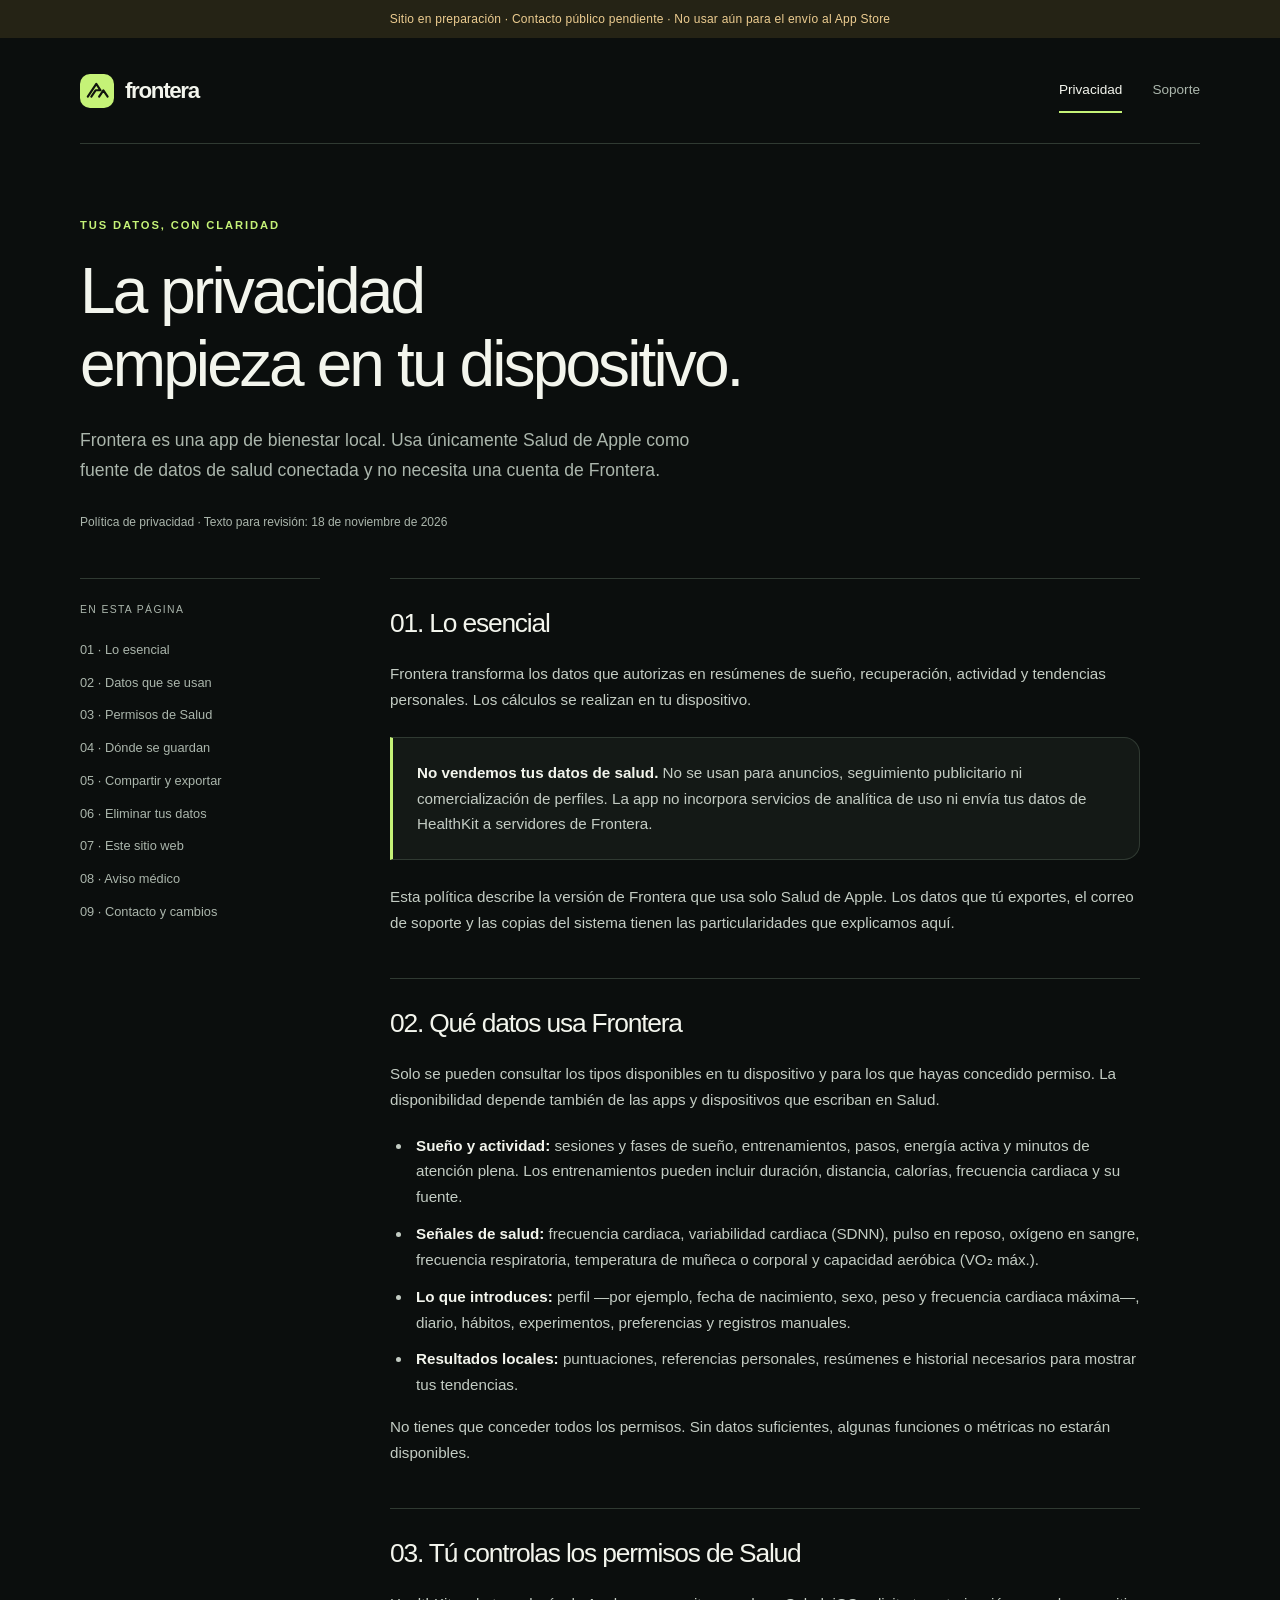
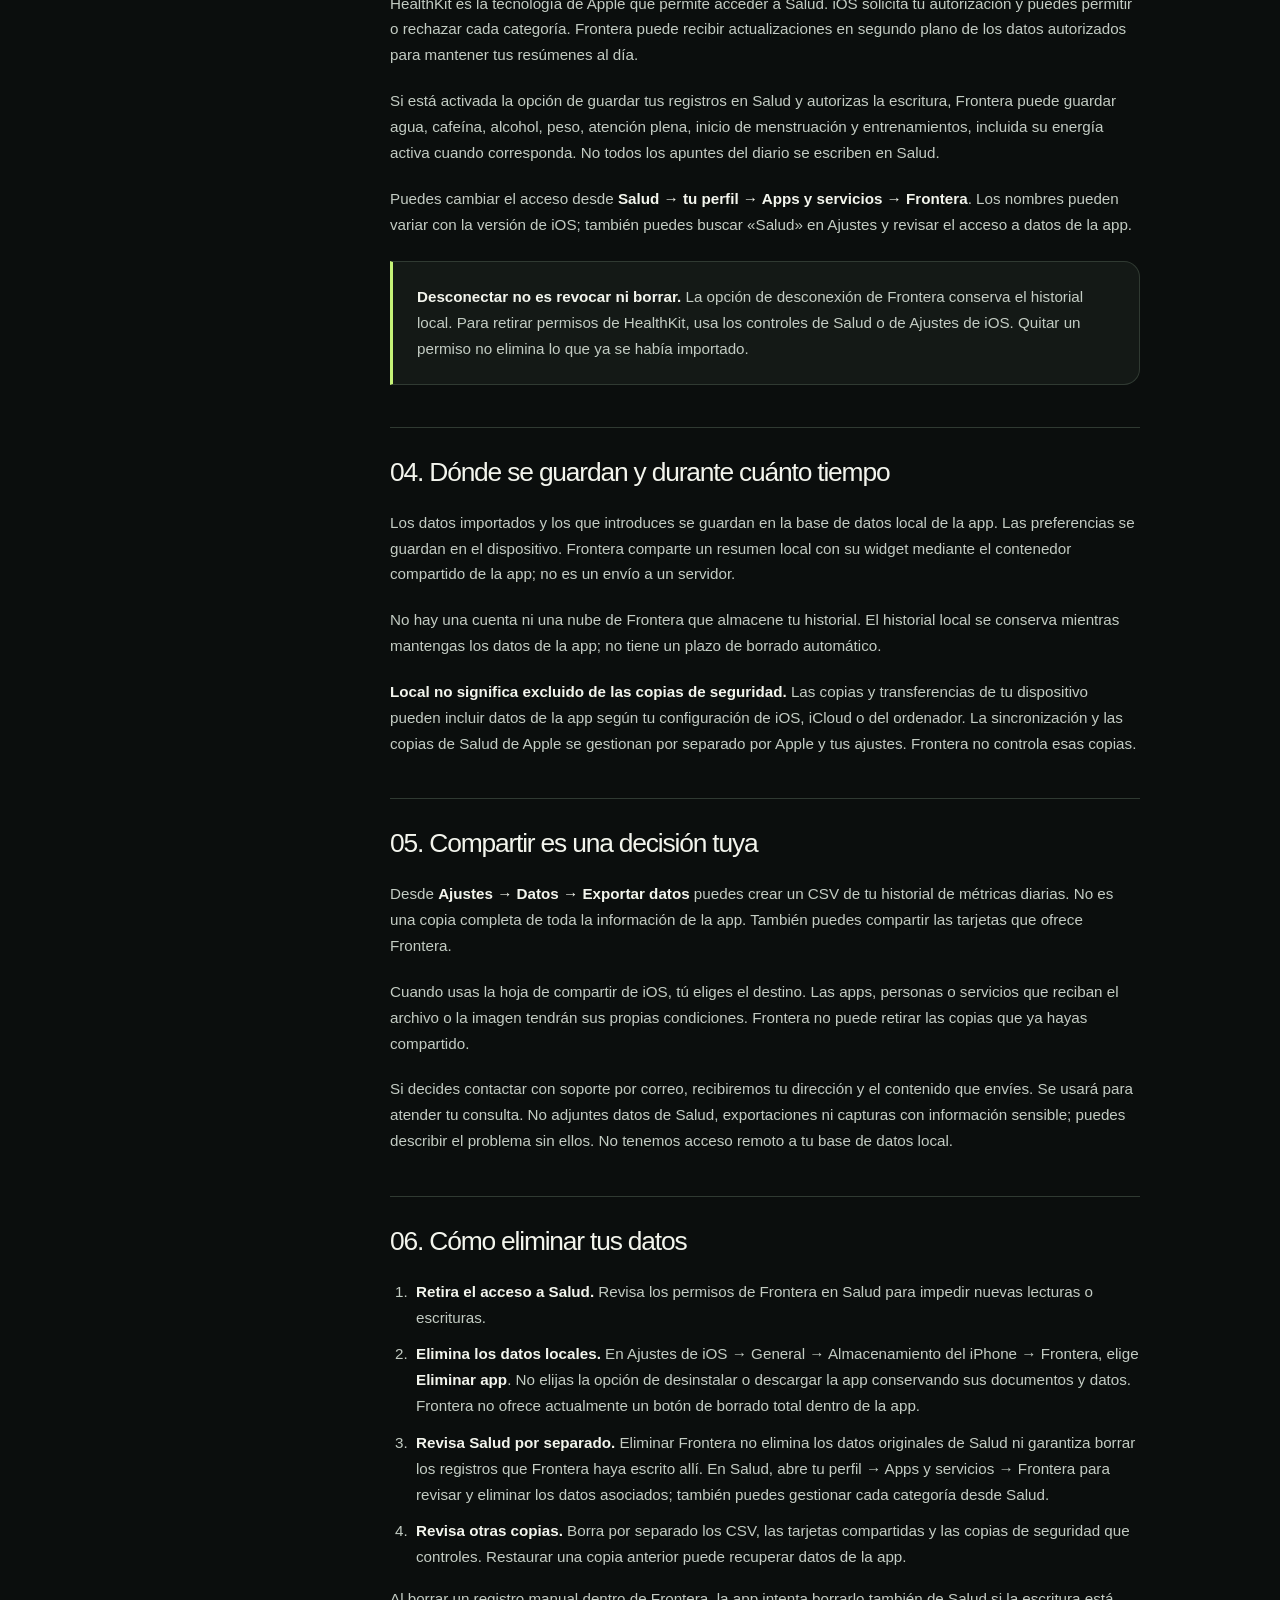
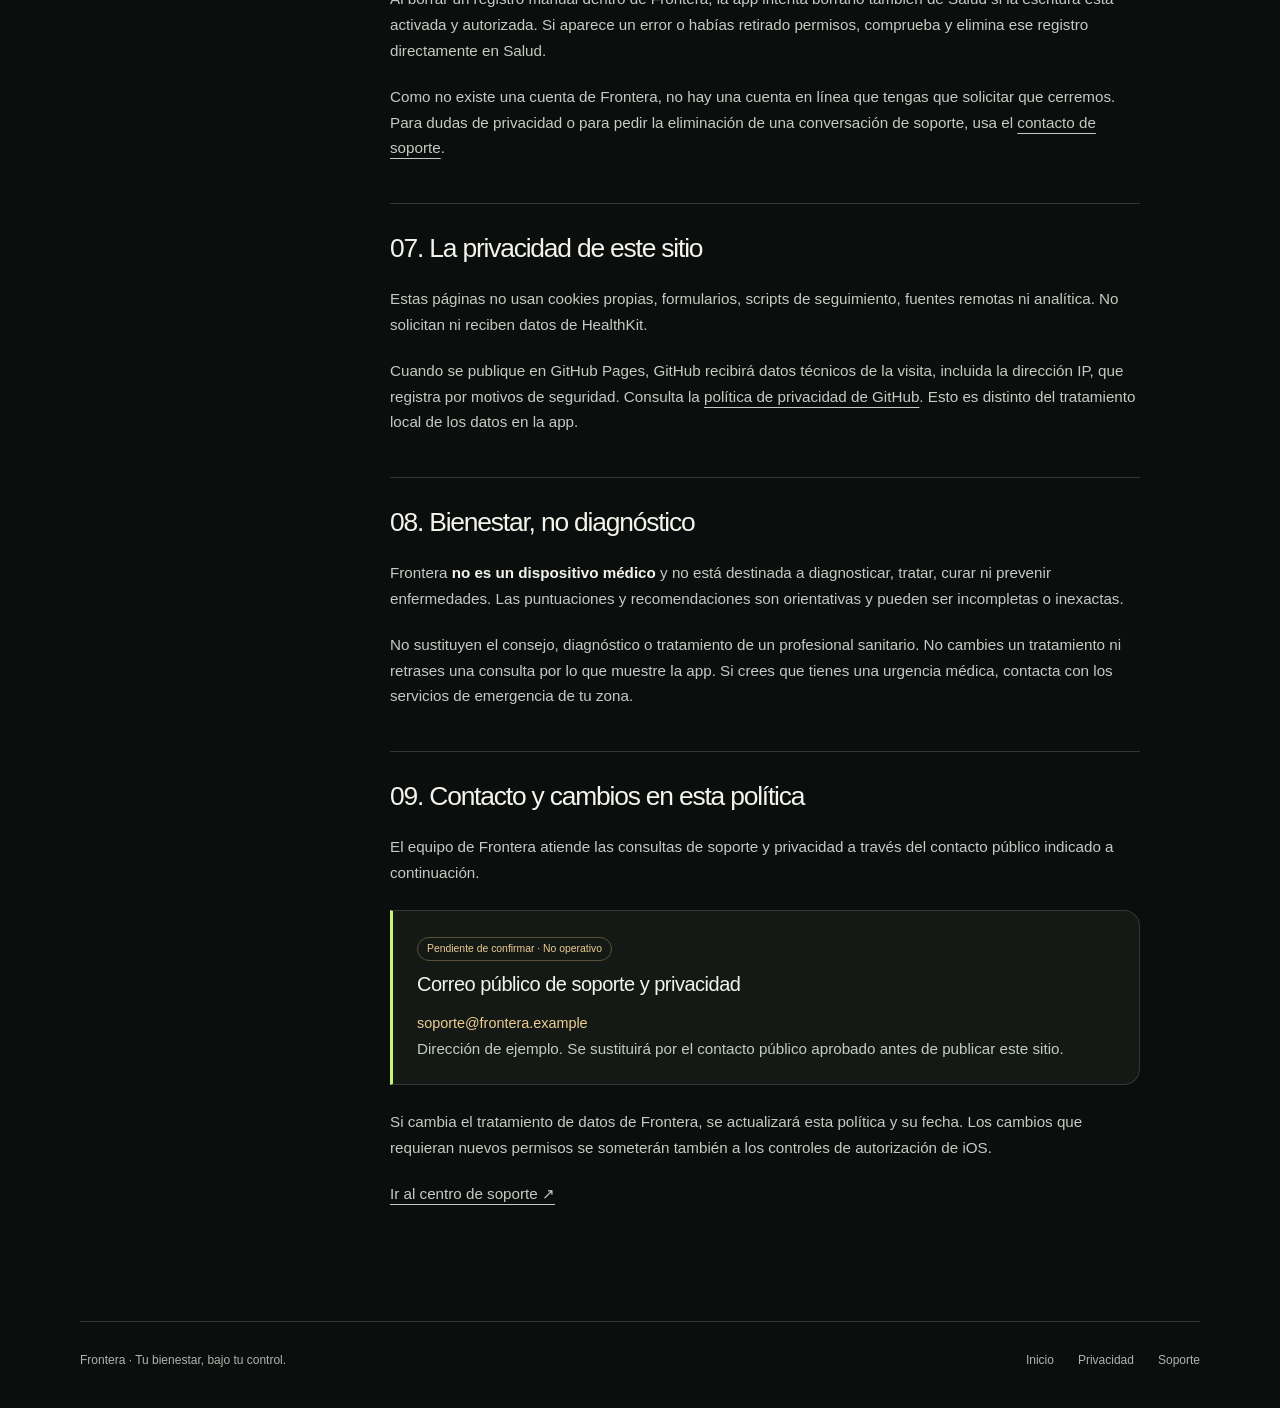
==== privacy/index.html @ 47cd3426 "Publish public website preview from source 1395441 Co-Authored-By: Alejandro Muñoz <amdelamorena@gma" ====
<!doctype html>
<html lang="es">
<head>
  <meta charset="utf-8">
  <meta name="viewport" content="width=device-width, initial-scale=1">
  <meta name="description" content="Política de privacidad de Frontera. Datos de HealthKit, almacenamiento local, permisos, exportación y eliminación de tus datos.">
  <meta http-equiv="Content-Security-Policy" content="default-src 'none'; style-src 'self'; img-src 'self'; base-uri 'none'; form-action 'none'">
  <title>Privacidad · Frontera</title>
  <link rel="icon" href="../assets/frontera.svg" type="image/svg+xml">
  <link rel="stylesheet" href="../assets/styles.css">
</head>
<body>
  <a class="skip" href="#contenido">Saltar al contenido</a>
  <p class="review-banner" data-release-blocker>Sitio en preparación · Contacto público pendiente · No usar aún para el envío al App Store</p>
  <header class="site-header wrap"><a class="brand" href="../" aria-label="Frontera, inicio"><img src="../assets/frontera.svg" alt="" width="34" height="34">frontera</a><nav aria-label="Principal"><a href="./" aria-current="page">Privacidad</a><a href="../support/">Soporte</a></nav></header>
  <main id="contenido" class="wrap">
    <div class="page-intro"><p class="eyebrow">Tus datos, con claridad</p><h1>La privacidad<br>empieza en tu dispositivo.</h1><p class="lede">Frontera es una app de bienestar local. Usa únicamente Salud de Apple como fuente de datos de salud conectada y no necesita una cuenta de Frontera.</p><p class="meta">Política de privacidad · Texto para revisión: <time datetime="2026-11-18">18 de noviembre de 2026</time></p></div>
    <div class="article-layout">
      <nav class="toc" aria-label="En esta política"><p>En esta página</p><a href="#resumen">01 · Lo esencial</a><a href="#datos">02 · Datos que se usan</a><a href="#healthkit">03 · Permisos de Salud</a><a href="#almacenamiento">04 · Dónde se guardan</a><a href="#compartir">05 · Compartir y exportar</a><a href="#eliminar">06 · Eliminar tus datos</a><a href="#web">07 · Este sitio web</a><a href="#bienestar">08 · Aviso médico</a><a href="#contacto">09 · Contacto y cambios</a></nav>
      <article class="article" aria-label="Política de privacidad">
        <section id="resumen"><h2>01. Lo esencial</h2><p>Frontera transforma los datos que autorizas en resúmenes de sueño, recuperación, actividad y tendencias personales. Los cálculos se realizan en tu dispositivo.</p><div class="callout"><p><strong>No vendemos tus datos de salud.</strong> No se usan para anuncios, seguimiento publicitario ni comercialización de perfiles. La app no incorpora servicios de analítica de uso ni envía tus datos de HealthKit a servidores de Frontera.</p></div><p>Esta política describe la versión de Frontera que usa solo Salud de Apple. Los datos que tú exportes, el correo de soporte y las copias del sistema tienen las particularidades que explicamos aquí.</p></section>
        <section id="datos"><h2>02. Qué datos usa Frontera</h2><p>Solo se pueden consultar los tipos disponibles en tu dispositivo y para los que hayas concedido permiso. La disponibilidad depende también de las apps y dispositivos que escriban en Salud.</p><ul><li><strong>Sueño y actividad:</strong> sesiones y fases de sueño, entrenamientos, pasos, energía activa y minutos de atención plena. Los entrenamientos pueden incluir duración, distancia, calorías, frecuencia cardiaca y su fuente.</li><li><strong>Señales de salud:</strong> frecuencia cardiaca, variabilidad cardiaca (SDNN), pulso en reposo, oxígeno en sangre, frecuencia respiratoria, temperatura de muñeca o corporal y capacidad aeróbica (VO₂ máx.).</li><li><strong>Lo que introduces:</strong> perfil —por ejemplo, fecha de nacimiento, sexo, peso y frecuencia cardiaca máxima—, diario, hábitos, experimentos, preferencias y registros manuales.</li><li><strong>Resultados locales:</strong> puntuaciones, referencias personales, resúmenes e historial necesarios para mostrar tus tendencias.</li></ul><p>No tienes que conceder todos los permisos. Sin datos suficientes, algunas funciones o métricas no estarán disponibles.</p></section>
        <section id="healthkit"><h2>03. Tú controlas los permisos de Salud</h2><p>HealthKit es la tecnología de Apple que permite acceder a Salud. iOS solicita tu autorización y puedes permitir o rechazar cada categoría. Frontera puede recibir actualizaciones en segundo plano de los datos autorizados para mantener tus resúmenes al día.</p><p>Si está activada la opción de guardar tus registros en Salud y autorizas la escritura, Frontera puede guardar agua, cafeína, alcohol, peso, atención plena, inicio de menstruación y entrenamientos, incluida su energía activa cuando corresponda. No todos los apuntes del diario se escriben en Salud.</p><p>Puedes cambiar el acceso desde <strong>Salud → tu perfil → Apps y servicios → Frontera</strong>. Los nombres pueden variar con la versión de iOS; también puedes buscar «Salud» en Ajustes y revisar el acceso a datos de la app.</p><div class="callout"><p><strong>Desconectar no es revocar ni borrar.</strong> La opción de desconexión de Frontera conserva el historial local. Para retirar permisos de HealthKit, usa los controles de Salud o de Ajustes de iOS. Quitar un permiso no elimina lo que ya se había importado.</p></div></section>
        <section id="almacenamiento"><h2>04. Dónde se guardan y durante cuánto tiempo</h2><p>Los datos importados y los que introduces se guardan en la base de datos local de la app. Las preferencias se guardan en el dispositivo. Frontera comparte un resumen local con su widget mediante el contenedor compartido de la app; no es un envío a un servidor.</p><p>No hay una cuenta ni una nube de Frontera que almacene tu historial. El historial local se conserva mientras mantengas los datos de la app; no tiene un plazo de borrado automático.</p><p><strong>Local no significa excluido de las copias de seguridad.</strong> Las copias y transferencias de tu dispositivo pueden incluir datos de la app según tu configuración de iOS, iCloud o del ordenador. La sincronización y las copias de Salud de Apple se gestionan por separado por Apple y tus ajustes. Frontera no controla esas copias.</p></section>
        <section id="compartir"><h2>05. Compartir es una decisión tuya</h2><p>Desde <strong>Ajustes → Datos → Exportar datos</strong> puedes crear un CSV de tu historial de métricas diarias. No es una copia completa de toda la información de la app. También puedes compartir las tarjetas que ofrece Frontera.</p><p>Cuando usas la hoja de compartir de iOS, tú eliges el destino. Las apps, personas o servicios que reciban el archivo o la imagen tendrán sus propias condiciones. Frontera no puede retirar las copias que ya hayas compartido.</p><p>Si decides contactar con soporte por correo, recibiremos tu dirección y el contenido que envíes. Se usará para atender tu consulta. No adjuntes datos de Salud, exportaciones ni capturas con información sensible; puedes describir el problema sin ellos. No tenemos acceso remoto a tu base de datos local.</p></section>
        <section id="eliminar"><h2>06. Cómo eliminar tus datos</h2><ol><li><strong>Retira el acceso a Salud.</strong> Revisa los permisos de Frontera en Salud para impedir nuevas lecturas o escrituras.</li><li><strong>Elimina los datos locales.</strong> En Ajustes de iOS → General → Almacenamiento del iPhone → Frontera, elige <strong>Eliminar app</strong>. No elijas la opción de desinstalar o descargar la app conservando sus documentos y datos. Frontera no ofrece actualmente un botón de borrado total dentro de la app.</li><li><strong>Revisa Salud por separado.</strong> Eliminar Frontera no elimina los datos originales de Salud ni garantiza borrar los registros que Frontera haya escrito allí. En Salud, abre tu perfil → Apps y servicios → Frontera para revisar y eliminar los datos asociados; también puedes gestionar cada categoría desde Salud.</li><li><strong>Revisa otras copias.</strong> Borra por separado los CSV, las tarjetas compartidas y las copias de seguridad que controles. Restaurar una copia anterior puede recuperar datos de la app.</li></ol><p>Al borrar un registro manual dentro de Frontera, la app intenta borrarlo también de Salud si la escritura está activada y autorizada. Si aparece un error o habías retirado permisos, comprueba y elimina ese registro directamente en Salud.</p><p>Como no existe una cuenta de Frontera, no hay una cuenta en línea que tengas que solicitar que cerremos. Para dudas de privacidad o para pedir la eliminación de una conversación de soporte, usa el <a href="../support/#contacto">contacto de soporte</a>.</p></section>
        <section id="web"><h2>07. La privacidad de este sitio</h2><p>Estas páginas no usan cookies propias, formularios, scripts de seguimiento, fuentes remotas ni analítica. No solicitan ni reciben datos de HealthKit.</p><p>Cuando se publique en GitHub Pages, GitHub recibirá datos técnicos de la visita, incluida la dirección IP, que registra por motivos de seguridad. Consulta la <a href="https://docs.github.com/en/site-policy/privacy-policies/github-general-privacy-statement">política de privacidad de GitHub</a>. Esto es distinto del tratamiento local de los datos en la app.</p></section>
        <section id="bienestar"><h2>08. Bienestar, no diagnóstico</h2><p>Frontera <strong>no es un dispositivo médico</strong> y no está destinada a diagnosticar, tratar, curar ni prevenir enfermedades. Las puntuaciones y recomendaciones son orientativas y pueden ser incompletas o inexactas.</p><p>No sustituyen el consejo, diagnóstico o tratamiento de un profesional sanitario. No cambies un tratamiento ni retrases una consulta por lo que muestre la app. Si crees que tienes una urgencia médica, contacta con los servicios de emergencia de tu zona.</p></section>
        <section id="contacto"><h2>09. Contacto y cambios en esta política</h2><p>El equipo de Frontera atiende las consultas de soporte y privacidad a través del contacto público indicado a continuación.</p><div class="callout"><span class="tag">Pendiente de confirmar · No operativo</span><h3>Correo público de soporte y privacidad</h3><span class="placeholder">soporte@frontera.example</span><p>Dirección de ejemplo. Se sustituirá por el contacto público aprobado antes de publicar este sitio.</p></div><p>Si cambia el tratamiento de datos de Frontera, se actualizará esta política y su fecha. Los cambios que requieran nuevos permisos se someterán también a los controles de autorización de iOS.</p><p><a href="../support/">Ir al centro de soporte <span aria-hidden="true">↗</span></a></p></section>
      </article>
    </div>
  </main>
  <footer class="site-footer wrap"><span>Frontera · Tu bienestar, bajo tu control.</span><nav aria-label="Pie de página"><a href="../">Inicio</a><a href="./">Privacidad</a><a href="../support/">Soporte</a></nav></footer>
</body>
</html>
---- assets/styles.css ----
:root {
  color-scheme: dark;
  --canvas: #0b0e0d;
  --surface: #141916;
  --line: #303a32;
  --text: #f3f5ed;
  --muted: #abb6ac;
  --accent: #c5f277;
  --warning: #edcd91;
  --radius: 22px;
  font-family: -apple-system, BlinkMacSystemFont, "Segoe UI", sans-serif;
  background: var(--canvas);
  color: var(--text);
  font-synthesis: none;
}
* { box-sizing: border-box; }
body { margin: 0; line-height: 1.7; -webkit-font-smoothing: antialiased; }
a { color: inherit; text-underline-offset: 5px; }
a:hover { color: var(--accent); }
a:focus-visible, summary:focus-visible { outline: 3px solid var(--accent); outline-offset: 6px; border-radius: 3px; }
::selection { background: var(--accent); color: var(--canvas); }
.wrap { width: min(1120px, calc(100% - 64px)); margin-inline: auto; }
.skip { position: absolute; top: -100px; left: 24px; z-index: 5; padding: 10px 20px; background: var(--accent); color: var(--canvas); }
.skip:focus { top: 12px; }
.review-banner { margin: 0; padding: 9px 24px; text-align: center; background: #252315; color: var(--warning); font-size: .75rem; letter-spacing: .02em; }
.site-header { display: flex; align-items: center; justify-content: space-between; gap: 24px; min-height: 106px; border-bottom: 1px solid var(--line); }
.brand { display: inline-flex; align-items: center; gap: 11px; font-size: 1.4rem; font-weight: 650; letter-spacing: -.06em; text-decoration: none; }
.brand img { width: 34px; height: 34px; }
.site-header nav { display: flex; gap: 30px; font-size: .85rem; }
.site-header nav a { text-decoration: none; color: var(--muted); padding-block: 10px; }
.site-header nav a[aria-current="page"] { color: var(--text); border-bottom: 2px solid var(--accent); }
.eyebrow { color: var(--accent); font-size: .7rem; text-transform: uppercase; letter-spacing: .17em; font-weight: 600; margin: 0 0 20px; }
h1, h2, h3, p { margin-top: 0; }
h1, h2, h3 { line-height: 1.13; font-weight: 500; letter-spacing: -.045em; text-wrap: balance; }
h1 { font-size: clamp(2.7rem, 5.8vw, 5rem); margin-bottom: 26px; }
h2 { font-size: 1.9rem; margin-bottom: 22px; }
h3 { font-size: 1.25rem; margin-bottom: 14px; }
p { margin-bottom: 20px; }
.muted, .lede { color: var(--muted); }
.lede { font-size: 1.1rem; max-width: 580px; }
.hero { padding-block: 88px 68px; display: grid; grid-template-columns: 1.2fr 1fr; gap: 70px; align-items: center; }
.hero h1 span { color: var(--accent); }
.hero .lede { margin-bottom: 32px; }
.button { display: inline-flex; gap: 30px; justify-content: space-between; align-items: center; border: 1px solid var(--accent); border-radius: 100px; background: var(--accent); padding: 12px 23px; color: #141b0c; text-decoration: none; font-size: .85rem; font-weight: 650; }
.button:hover { color: #141b0c; background: #d7ffa0; }
.orbit-card { position: relative; display: grid; place-items: center; min-height: 370px; border: 1px solid var(--line); border-radius: 34px; background: radial-gradient(ellipse at center, #233420 0, #141c16 45%, #111612 75%); overflow: hidden; }
.orbit-card::before, .orbit-card::after { content: ""; position: absolute; width: 280px; height: 280px; border: 1px solid #35462e; border-radius: 50%; }
.orbit-card::after { width: 210px; height: 210px; border-color: #536d3e; }
.orbit-center { display: grid; place-items: center; gap: 12px; z-index: 1; }
.orbit-center img { width: 64px; height: 64px; border-radius: 20px; }
.orbit-center span { font-size: .7rem; letter-spacing: .12em; color: var(--accent); text-transform: uppercase; }
.orbit-label { position: absolute; bottom: 24px; font-size: .65rem; letter-spacing: .1em; color: var(--muted); text-transform: uppercase; }
.section-top { display: flex; align-items: baseline; justify-content: space-between; gap: 24px; border-top: 1px solid var(--line); padding-top: 28px; margin-bottom: 24px; }
.section-top h2 { font-size: 1.35rem; margin: 0; }
.section-top p { font-size: .8rem; color: var(--muted); margin: 0; }
.principles { display: grid; grid-template-columns: repeat(3, 1fr); gap: 34px; padding-bottom: 64px; }
.number { display: block; color: var(--accent); font-size: .75rem; font-variant-numeric: tabular-nums; margin-bottom: 20px; }
.principles p, .resource-card p { color: var(--muted); font-size: .9rem; margin-bottom: 0; }
.resources { display: grid; grid-template-columns: 1fr 1fr; gap: 20px; margin-bottom: 64px; }
.resource-card { border: 1px solid var(--line); border-radius: var(--radius); padding: 30px; text-decoration: none; background: var(--surface); }
.resource-card:hover { border-color: var(--accent); }
.resource-card h2 { font-size: 1.7rem; margin-bottom: 14px; display: flex; justify-content: space-between; gap: 24px; }
.resource-card h2 span { font-size: 1.3rem; color: var(--accent); }
.medical-note { padding: 22px 0; border-top: 1px solid var(--line); color: var(--muted); font-size: .8rem; max-width: 820px; }
.medical-note strong { color: var(--text); font-weight: 500; }
.site-footer { border-top: 1px solid var(--line); margin-top: 40px; padding-block: 28px 38px; display: flex; justify-content: space-between; gap: 24px; color: var(--muted); font-size: .75rem; }
.site-footer nav { display: flex; gap: 24px; }
.site-footer a { text-decoration: none; }
.page-intro { padding-block: 72px 46px; max-width: 800px; }
.page-intro h1 { font-size: clamp(2.8rem, 5vw, 4.3rem); }
.page-intro .lede { max-width: 650px; }
.meta { font-size: .75rem; color: var(--muted); margin: 26px 0 0; }
.article-layout { display: grid; grid-template-columns: 240px minmax(0, 1fr); gap: 70px; align-items: start; padding-bottom: 32px; }
.toc { position: sticky; top: 32px; border-top: 1px solid var(--line); padding-top: 22px; }
.toc p { font-size: .65rem; text-transform: uppercase; letter-spacing: .13em; color: var(--muted); }
.toc a { display: block; margin-bottom: 11px; font-size: .8rem; color: var(--muted); text-decoration: none; }
.toc a:hover { color: var(--accent); }
.article { max-width: 750px; min-width: 0; }
.article section { border-top: 1px solid var(--line); padding-top: 30px; margin-bottom: 42px; scroll-margin-top: 30px; }
.article h2 { font-size: 1.65rem; }
.article p, .article li { color: #c3ccc3; font-size: .95rem; }
.article strong { color: var(--text); font-weight: 600; }
.article ul, .article ol { padding-left: 22px; }
.article li { padding-left: 4px; margin-bottom: 11px; }
.callout { background: var(--surface); border: 1px solid var(--line); border-left: 3px solid var(--accent); border-radius: 0 16px 16px 0; padding: 22px 24px; margin-block: 24px; }
.callout p:last-child { margin: 0; }
.callout h3 { letter-spacing: -.025em; }
.placeholder { display: inline-block; color: var(--warning); overflow-wrap: anywhere; font-size: .9rem; }
.tag { display: inline-block; border: 1px solid #5a5034; border-radius: 100px; padding: 2px 9px; color: var(--warning); font-size: .65rem; margin-bottom: 12px; }
.faq { border-bottom: 1px solid var(--line); }
details { border-top: 1px solid var(--line); padding-block: 21px; }
summary { cursor: pointer; font-size: 1rem; font-weight: 500; padding-right: 12px; }
details p, details ol { margin-top: 18px; margin-bottom: 0; }
.article .faq { border-top: 0; padding-top: 0; }
.support-grid { display: grid; grid-template-columns: 1fr 1fr; gap: 20px; margin-bottom: 38px; }
.support-grid .callout { margin: 0; }
@media (max-width: 800px) {
  .hero { gap: 30px; padding-block: 60px; }
  .orbit-card { min-height: 320px; }
  .article-layout { grid-template-columns: 180px minmax(0, 1fr); gap: 32px; }
  .principles { gap: 22px; }
}
@media (max-width: 600px) {
  .wrap { width: calc(100% - 40px); }
  .review-banner { padding-inline: 18px; font-size: .65rem; }
  .site-header { min-height: 90px; gap: 16px; }
  .brand { font-size: 1.2rem; gap: 8px; }
  .brand img { width: 29px; height: 29px; }
  .site-header nav { gap: 16px; font-size: .75rem; }
  .hero { grid-template-columns: 1fr; gap: 34px; padding-block: 48px; }
  .hero h1 { font-size: 3.3rem; }
  .lede { font-size: 1rem; }
  .orbit-card { min-height: 295px; border-radius: 24px; }
  .orbit-card::before { width: 235px; height: 235px; }
  .orbit-card::after { width: 180px; height: 180px; }
  .principles { grid-template-columns: 1fr; gap: 28px; padding-bottom: 40px; }
  .number { margin-bottom: 10px; }
  .principles h3 { margin-bottom: 10px; }
  .section-top { display: block; }
  .section-top p { margin-top: 8px; }
  .resources, .support-grid { grid-template-columns: 1fr; }
  .resources { margin-bottom: 40px; }
  .resource-card { padding: 24px; }
  .page-intro { padding-block: 48px 30px; }
  .article-layout { grid-template-columns: 1fr; gap: 34px; }
  .toc { position: static; }
  .toc a { display: inline-block; margin-right: 18px; }
  .site-footer { display: block; }
  .site-footer nav { margin-top: 16px; }
}
@media (prefers-reduced-motion: no-preference) {
  a { transition: color .15s, border-color .15s, background .15s; }
}
@media print {
  :root { color-scheme: light; --canvas: #fff; --text: #111; --muted: #333; --line: #aaa; --surface: #fff; --accent: #274b00; --warning: #604200; }
  .site-header, .site-footer, .toc, .skip, .orbit-card { display: none; }
  .wrap { width: 100%; }
  .article-layout, .hero { display: block; }
  .article { max-width: none; }
  .article p, .article li, .principles p, .resource-card p { color: #222; }
  .page-intro { padding-top: 24px; }
  .callout, .article section { break-inside: avoid; }
}
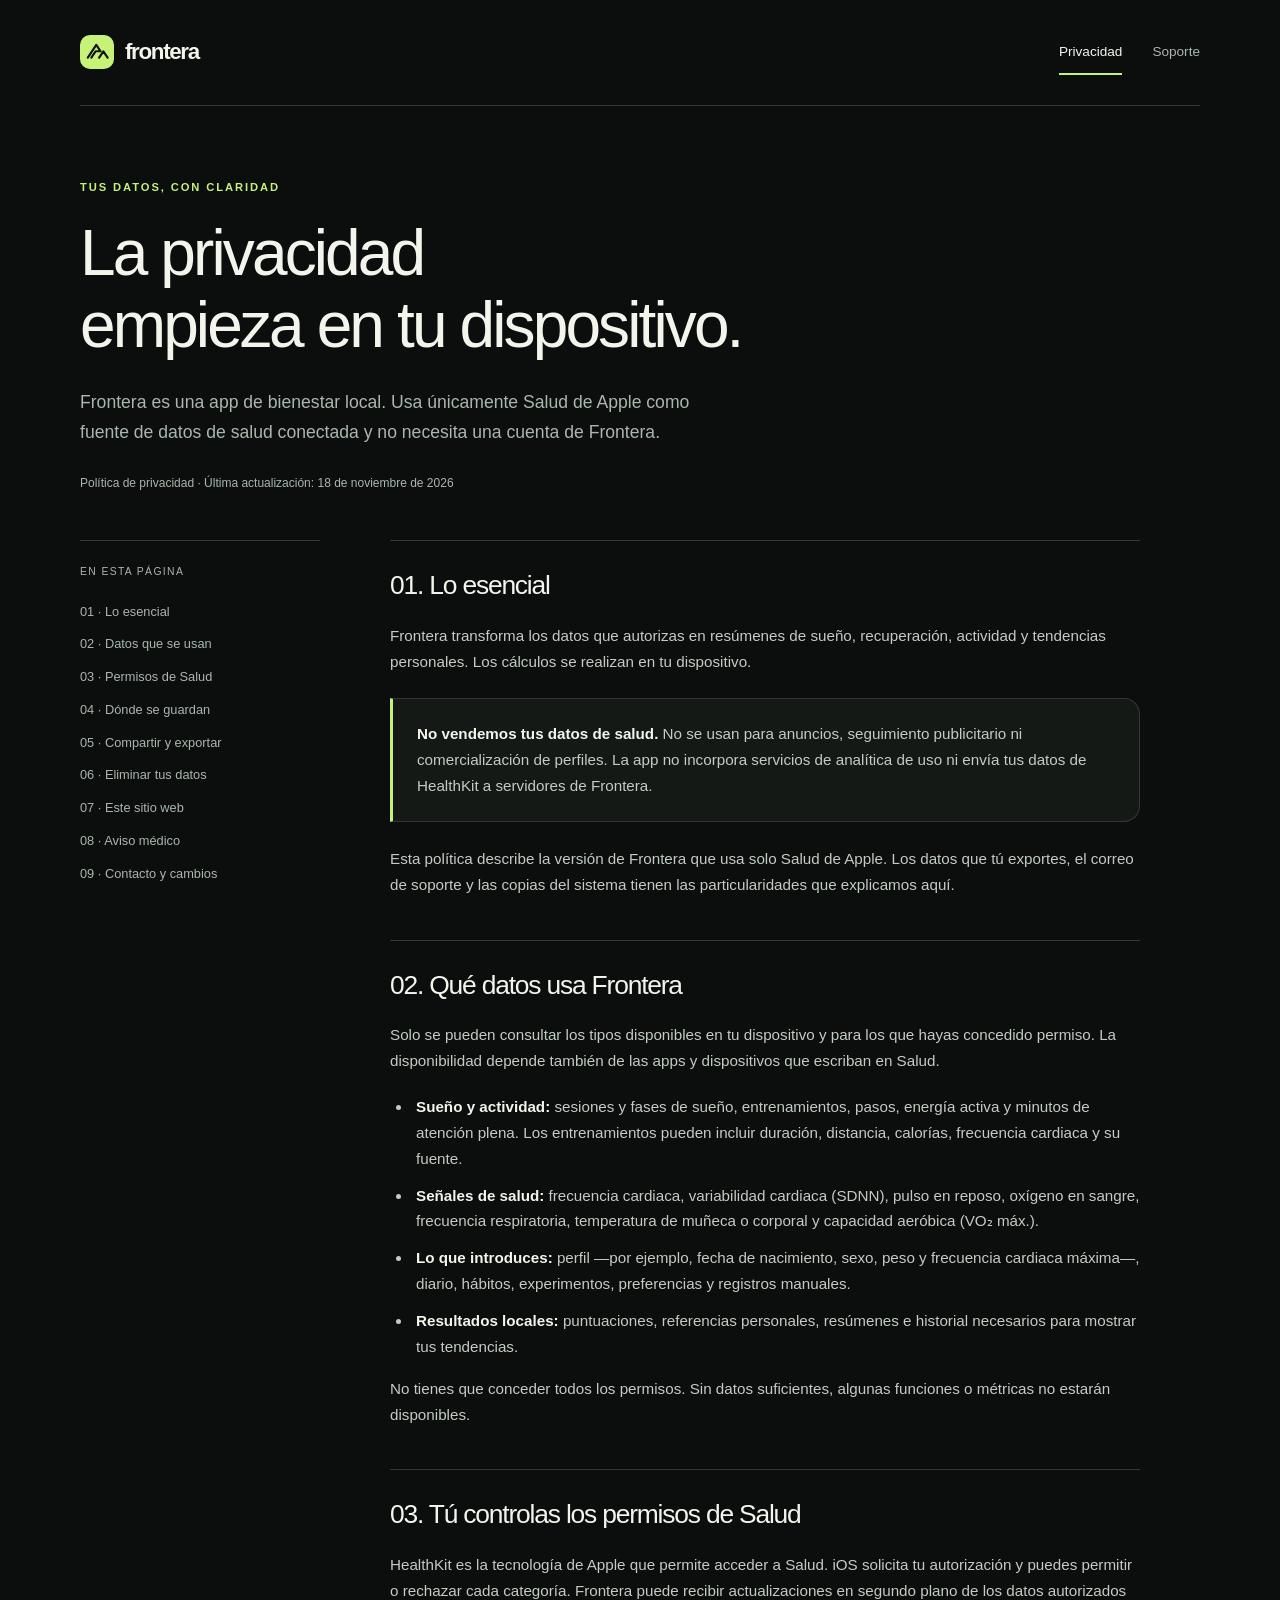
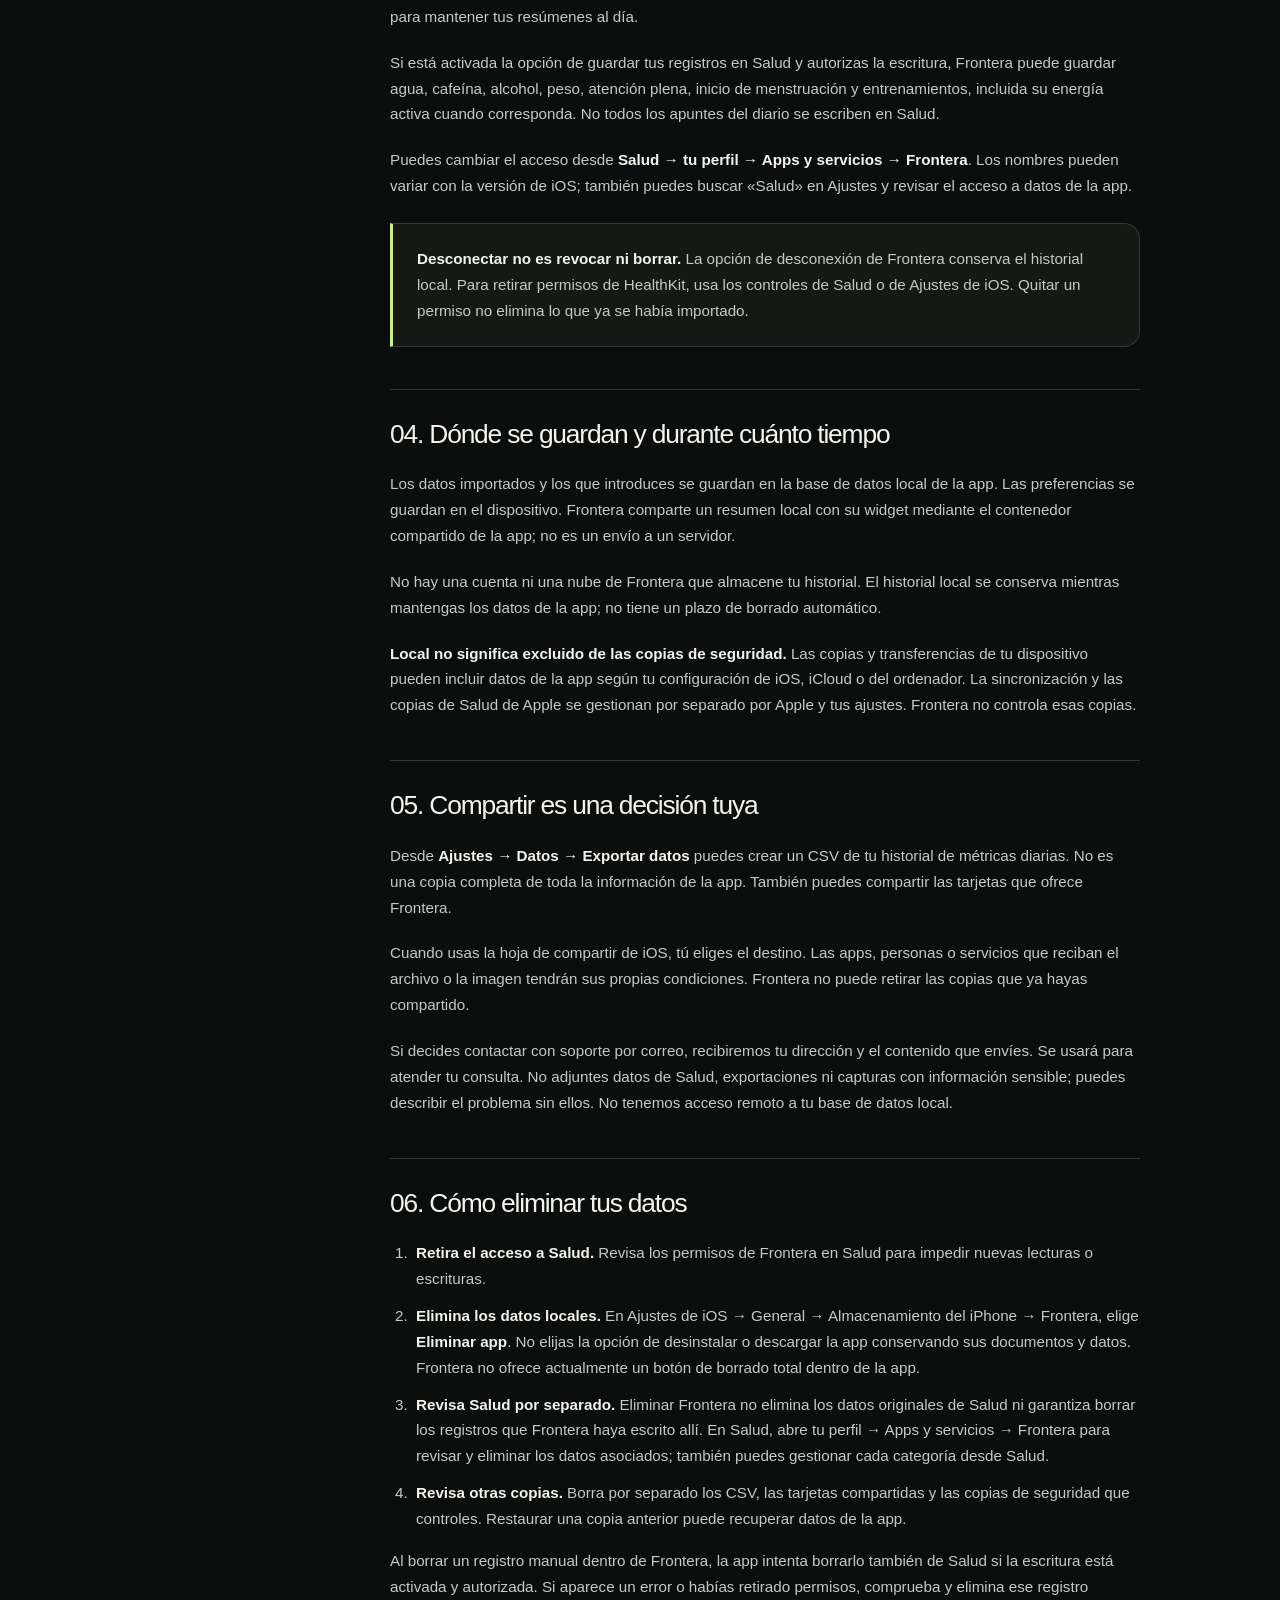
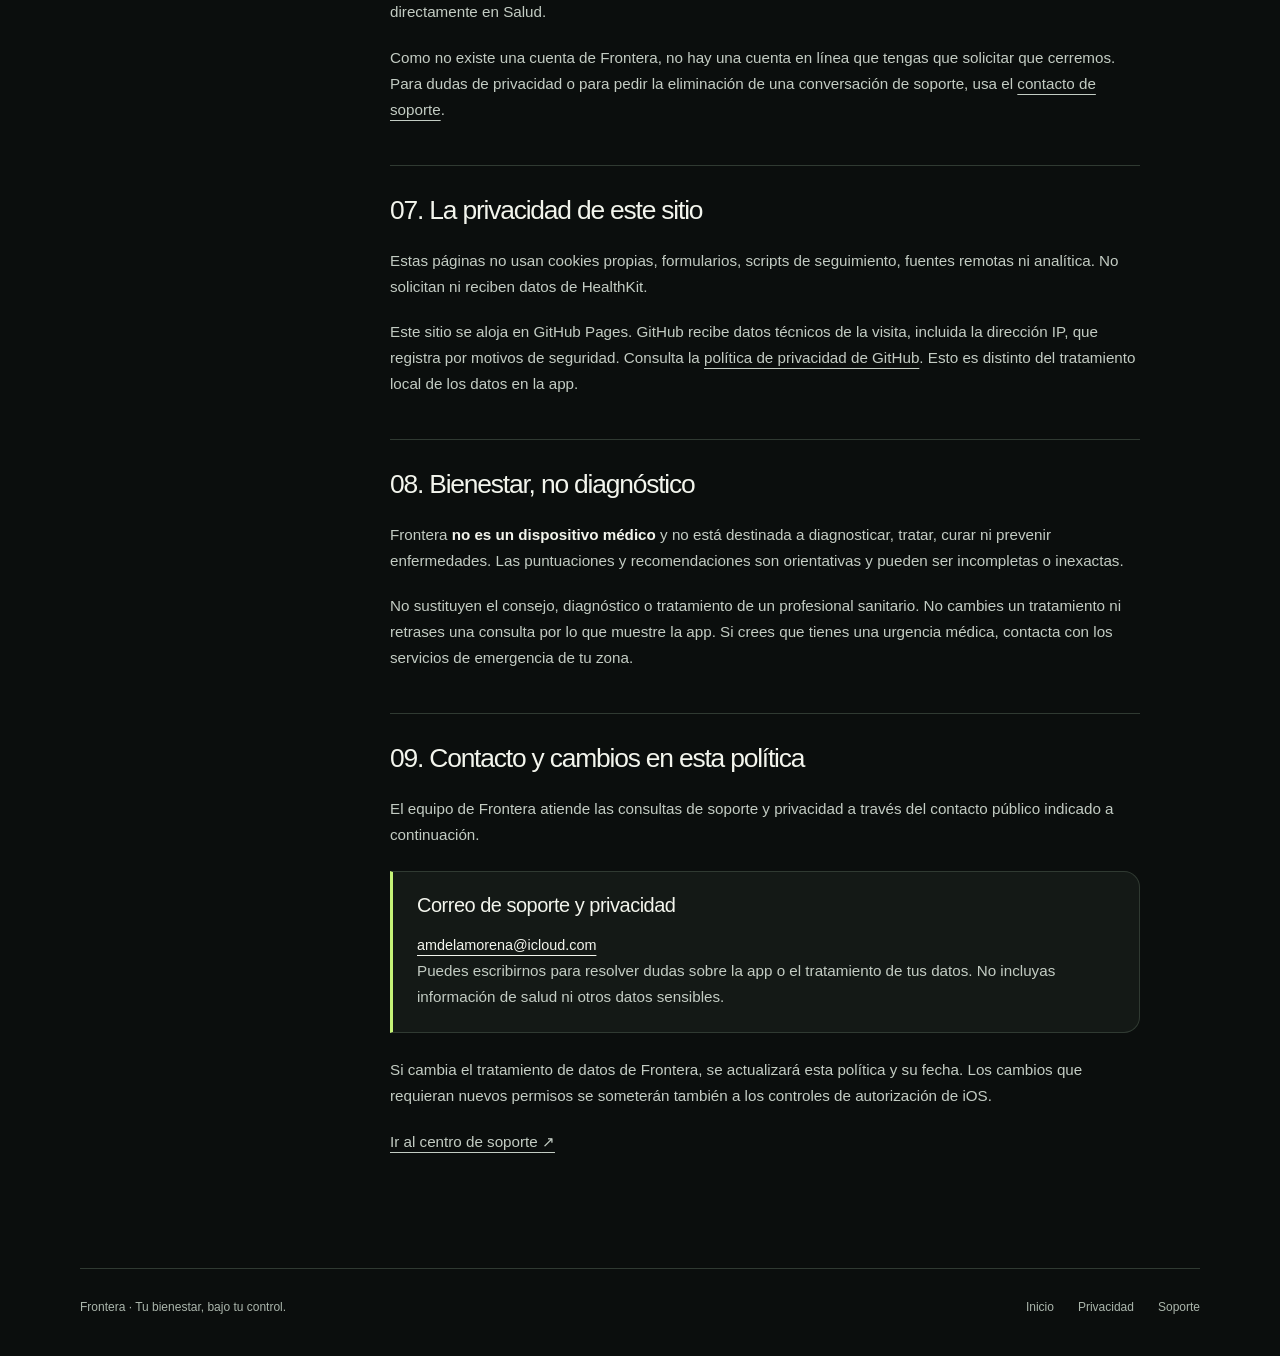
==== commit efa3056e: "Publish approved support contact from source 809f5f8 Co-Authored-By: Alejandro Muñoz <amdelamorena@g" ====
--- a/privacy/index.html
+++ b/privacy/index.html
@@ -11,10 +11,9 @@
 </head>
 <body>
   <a class="skip" href="#contenido">Saltar al contenido</a>
-  <p class="review-banner" data-release-blocker>Sitio en preparación · Contacto público pendiente · No usar aún para el envío al App Store</p>
   <header class="site-header wrap"><a class="brand" href="../" aria-label="Frontera, inicio"><img src="../assets/frontera.svg" alt="" width="34" height="34">frontera</a><nav aria-label="Principal"><a href="./" aria-current="page">Privacidad</a><a href="../support/">Soporte</a></nav></header>
   <main id="contenido" class="wrap">
-    <div class="page-intro"><p class="eyebrow">Tus datos, con claridad</p><h1>La privacidad<br>empieza en tu dispositivo.</h1><p class="lede">Frontera es una app de bienestar local. Usa únicamente Salud de Apple como fuente de datos de salud conectada y no necesita una cuenta de Frontera.</p><p class="meta">Política de privacidad · Texto para revisión: <time datetime="2026-11-18">18 de noviembre de 2026</time></p></div>
+    <div class="page-intro"><p class="eyebrow">Tus datos, con claridad</p><h1>La privacidad<br>empieza en tu dispositivo.</h1><p class="lede">Frontera es una app de bienestar local. Usa únicamente Salud de Apple como fuente de datos de salud conectada y no necesita una cuenta de Frontera.</p><p class="meta">Política de privacidad · Última actualización: <time datetime="2026-11-18">18 de noviembre de 2026</time></p></div>
     <div class="article-layout">
       <nav class="toc" aria-label="En esta política"><p>En esta página</p><a href="#resumen">01 · Lo esencial</a><a href="#datos">02 · Datos que se usan</a><a href="#healthkit">03 · Permisos de Salud</a><a href="#almacenamiento">04 · Dónde se guardan</a><a href="#compartir">05 · Compartir y exportar</a><a href="#eliminar">06 · Eliminar tus datos</a><a href="#web">07 · Este sitio web</a><a href="#bienestar">08 · Aviso médico</a><a href="#contacto">09 · Contacto y cambios</a></nav>
       <article class="article" aria-label="Política de privacidad">
@@ -24,9 +23,9 @@
         <section id="almacenamiento"><h2>04. Dónde se guardan y durante cuánto tiempo</h2><p>Los datos importados y los que introduces se guardan en la base de datos local de la app. Las preferencias se guardan en el dispositivo. Frontera comparte un resumen local con su widget mediante el contenedor compartido de la app; no es un envío a un servidor.</p><p>No hay una cuenta ni una nube de Frontera que almacene tu historial. El historial local se conserva mientras mantengas los datos de la app; no tiene un plazo de borrado automático.</p><p><strong>Local no significa excluido de las copias de seguridad.</strong> Las copias y transferencias de tu dispositivo pueden incluir datos de la app según tu configuración de iOS, iCloud o del ordenador. La sincronización y las copias de Salud de Apple se gestionan por separado por Apple y tus ajustes. Frontera no controla esas copias.</p></section>
         <section id="compartir"><h2>05. Compartir es una decisión tuya</h2><p>Desde <strong>Ajustes → Datos → Exportar datos</strong> puedes crear un CSV de tu historial de métricas diarias. No es una copia completa de toda la información de la app. También puedes compartir las tarjetas que ofrece Frontera.</p><p>Cuando usas la hoja de compartir de iOS, tú eliges el destino. Las apps, personas o servicios que reciban el archivo o la imagen tendrán sus propias condiciones. Frontera no puede retirar las copias que ya hayas compartido.</p><p>Si decides contactar con soporte por correo, recibiremos tu dirección y el contenido que envíes. Se usará para atender tu consulta. No adjuntes datos de Salud, exportaciones ni capturas con información sensible; puedes describir el problema sin ellos. No tenemos acceso remoto a tu base de datos local.</p></section>
         <section id="eliminar"><h2>06. Cómo eliminar tus datos</h2><ol><li><strong>Retira el acceso a Salud.</strong> Revisa los permisos de Frontera en Salud para impedir nuevas lecturas o escrituras.</li><li><strong>Elimina los datos locales.</strong> En Ajustes de iOS → General → Almacenamiento del iPhone → Frontera, elige <strong>Eliminar app</strong>. No elijas la opción de desinstalar o descargar la app conservando sus documentos y datos. Frontera no ofrece actualmente un botón de borrado total dentro de la app.</li><li><strong>Revisa Salud por separado.</strong> Eliminar Frontera no elimina los datos originales de Salud ni garantiza borrar los registros que Frontera haya escrito allí. En Salud, abre tu perfil → Apps y servicios → Frontera para revisar y eliminar los datos asociados; también puedes gestionar cada categoría desde Salud.</li><li><strong>Revisa otras copias.</strong> Borra por separado los CSV, las tarjetas compartidas y las copias de seguridad que controles. Restaurar una copia anterior puede recuperar datos de la app.</li></ol><p>Al borrar un registro manual dentro de Frontera, la app intenta borrarlo también de Salud si la escritura está activada y autorizada. Si aparece un error o habías retirado permisos, comprueba y elimina ese registro directamente en Salud.</p><p>Como no existe una cuenta de Frontera, no hay una cuenta en línea que tengas que solicitar que cerremos. Para dudas de privacidad o para pedir la eliminación de una conversación de soporte, usa el <a href="../support/#contacto">contacto de soporte</a>.</p></section>
-        <section id="web"><h2>07. La privacidad de este sitio</h2><p>Estas páginas no usan cookies propias, formularios, scripts de seguimiento, fuentes remotas ni analítica. No solicitan ni reciben datos de HealthKit.</p><p>Cuando se publique en GitHub Pages, GitHub recibirá datos técnicos de la visita, incluida la dirección IP, que registra por motivos de seguridad. Consulta la <a href="https://docs.github.com/en/site-policy/privacy-policies/github-general-privacy-statement">política de privacidad de GitHub</a>. Esto es distinto del tratamiento local de los datos en la app.</p></section>
+        <section id="web"><h2>07. La privacidad de este sitio</h2><p>Estas páginas no usan cookies propias, formularios, scripts de seguimiento, fuentes remotas ni analítica. No solicitan ni reciben datos de HealthKit.</p><p>Este sitio se aloja en GitHub Pages. GitHub recibe datos técnicos de la visita, incluida la dirección IP, que registra por motivos de seguridad. Consulta la <a href="https://docs.github.com/en/site-policy/privacy-policies/github-general-privacy-statement">política de privacidad de GitHub</a>. Esto es distinto del tratamiento local de los datos en la app.</p></section>
         <section id="bienestar"><h2>08. Bienestar, no diagnóstico</h2><p>Frontera <strong>no es un dispositivo médico</strong> y no está destinada a diagnosticar, tratar, curar ni prevenir enfermedades. Las puntuaciones y recomendaciones son orientativas y pueden ser incompletas o inexactas.</p><p>No sustituyen el consejo, diagnóstico o tratamiento de un profesional sanitario. No cambies un tratamiento ni retrases una consulta por lo que muestre la app. Si crees que tienes una urgencia médica, contacta con los servicios de emergencia de tu zona.</p></section>
-        <section id="contacto"><h2>09. Contacto y cambios en esta política</h2><p>El equipo de Frontera atiende las consultas de soporte y privacidad a través del contacto público indicado a continuación.</p><div class="callout"><span class="tag">Pendiente de confirmar · No operativo</span><h3>Correo público de soporte y privacidad</h3><span class="placeholder">soporte@frontera.example</span><p>Dirección de ejemplo. Se sustituirá por el contacto público aprobado antes de publicar este sitio.</p></div><p>Si cambia el tratamiento de datos de Frontera, se actualizará esta política y su fecha. Los cambios que requieran nuevos permisos se someterán también a los controles de autorización de iOS.</p><p><a href="../support/">Ir al centro de soporte <span aria-hidden="true">↗</span></a></p></section>
+        <section id="contacto"><h2>09. Contacto y cambios en esta política</h2><p>El equipo de Frontera atiende las consultas de soporte y privacidad a través del contacto público indicado a continuación.</p><div class="callout"><h3>Correo de soporte y privacidad</h3><a class="contact-email" href="mailto:amdelamorena@icloud.com">amdelamorena@icloud.com</a><p>Puedes escribirnos para resolver dudas sobre la app o el tratamiento de tus datos. No incluyas información de salud ni otros datos sensibles.</p></div><p>Si cambia el tratamiento de datos de Frontera, se actualizará esta política y su fecha. Los cambios que requieran nuevos permisos se someterán también a los controles de autorización de iOS.</p><p><a href="../support/">Ir al centro de soporte <span aria-hidden="true">↗</span></a></p></section>
       </article>
     </div>
   </main>
--- a/assets/styles.css
+++ b/assets/styles.css
@@ -22,7 +22,6 @@
 .wrap { width: min(1120px, calc(100% - 64px)); margin-inline: auto; }
 .skip { position: absolute; top: -100px; left: 24px; z-index: 5; padding: 10px 20px; background: var(--accent); color: var(--canvas); }
 .skip:focus { top: 12px; }
-.review-banner { margin: 0; padding: 9px 24px; text-align: center; background: #252315; color: var(--warning); font-size: .75rem; letter-spacing: .02em; }
 .site-header { display: flex; align-items: center; justify-content: space-between; gap: 24px; min-height: 106px; border-bottom: 1px solid var(--line); }
 .brand { display: inline-flex; align-items: center; gap: 11px; font-size: 1.4rem; font-weight: 650; letter-spacing: -.06em; text-decoration: none; }
 .brand img { width: 34px; height: 34px; }
@@ -85,8 +84,7 @@
 .callout { background: var(--surface); border: 1px solid var(--line); border-left: 3px solid var(--accent); border-radius: 0 16px 16px 0; padding: 22px 24px; margin-block: 24px; }
 .callout p:last-child { margin: 0; }
 .callout h3 { letter-spacing: -.025em; }
-.placeholder { display: inline-block; color: var(--warning); overflow-wrap: anywhere; font-size: .9rem; }
-.tag { display: inline-block; border: 1px solid #5a5034; border-radius: 100px; padding: 2px 9px; color: var(--warning); font-size: .65rem; margin-bottom: 12px; }
+.contact-email { display: inline-block; overflow-wrap: anywhere; font-size: .9rem; }
 .faq { border-bottom: 1px solid var(--line); }
 details { border-top: 1px solid var(--line); padding-block: 21px; }
 summary { cursor: pointer; font-size: 1rem; font-weight: 500; padding-right: 12px; }
@@ -102,7 +100,6 @@
 }
 @media (max-width: 600px) {
   .wrap { width: calc(100% - 40px); }
-  .review-banner { padding-inline: 18px; font-size: .65rem; }
   .site-header { min-height: 90px; gap: 16px; }
   .brand { font-size: 1.2rem; gap: 8px; }
   .brand img { width: 29px; height: 29px; }
